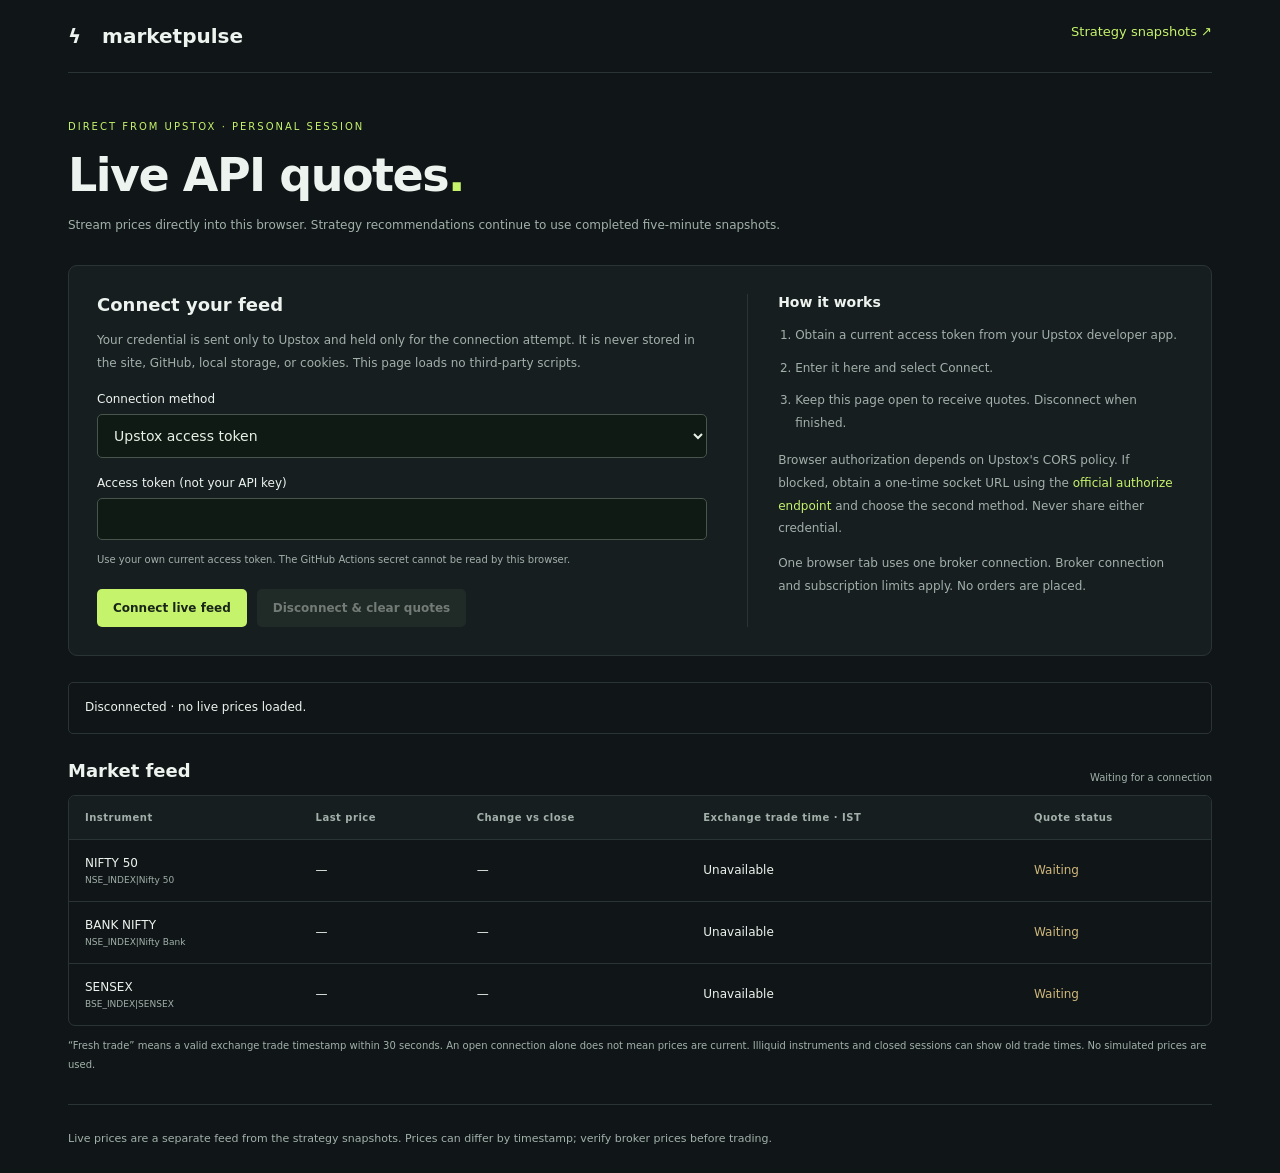
==== live.html @ 53743ca5 "Add private session Upstox live quotes viewer for GitHub Pages" ====
<!doctype html>
<html lang="en"><head><meta charset="utf-8"><meta name="viewport" content="width=device-width,initial-scale=1">
<meta http-equiv="Content-Security-Policy" content="default-src 'none'; script-src 'self'; style-src 'self'; img-src 'self'; connect-src 'self' https://api.upstox.com wss://*.upstox.com; base-uri 'none'; form-action 'none'; object-src 'none'">
<meta name="referrer" content="no-referrer"><meta name="description" content="Personal, session-only Upstox live market quotes."><title>Live API quotes · Market Pulse</title><link rel="icon" href="favicon.svg"><link rel="stylesheet" href="live.css"></head>
<body><main><header><a href="./">ϟ &nbsp; marketpulse</a><a href="./#options">Strategy snapshots ↗</a></header>
<section class="heading"><p class="eyebrow">DIRECT FROM UPSTOX · PERSONAL SESSION</p><h1>Live API quotes<span>.</span></h1><p>Stream prices directly into this browser. Strategy recommendations continue to use completed five-minute snapshots.</p></section>
<section class="connection"><div><h2>Connect your feed</h2><p>Your credential is sent only to Upstox and held only for the connection attempt. It is never stored in the site, GitHub, local storage, or cookies. This page loads no third-party scripts.</p><form id="connection-form" autocomplete="off"><label for="credential-mode">Connection method</label><select id="credential-mode"><option value="token">Upstox access token</option><option value="socket">One-time authorized WebSocket URL</option></select><label id="credential-label" for="credential">Access token (not your API key)</label><input id="credential" type="password" required autocomplete="off" spellcheck="false" autocapitalize="off" aria-describedby="credential-help"><p id="credential-help">Use your own current access token. The GitHub Actions secret cannot be read by this browser.</p><div class="actions"><button type="submit" id="connect">Connect live feed</button><button type="button" id="disconnect" disabled>Disconnect & clear quotes</button></div></form></div><aside><h3>How it works</h3><ol><li>Obtain a current access token from your Upstox developer app.</li><li>Enter it here and select Connect.</li><li>Keep this page open to receive quotes. Disconnect when finished.</li></ol><p>Browser authorization depends on Upstox's CORS policy. If blocked, obtain a one-time socket URL using the <a href="https://upstox.com/developer/api-documentation/get-market-data-feed-authorize-v3/" target="_blank" rel="noopener noreferrer">official authorize endpoint</a> and choose the second method. Never share either credential.</p><p>One browser tab uses one broker connection. Broker connection and subscription limits apply. No orders are placed.</p></aside></section>
<div id="connection-status" class="status" role="status" aria-live="polite">Disconnected · no live prices loaded.</div><div class="table-heading"><h2>Market feed</h2><span id="packet-time">Waiting for a connection</span></div><div class="table-wrap"><table><thead><tr><th>Instrument</th><th>Last price</th><th>Change vs close</th><th>Exchange trade time · IST</th><th>Quote status</th></tr></thead><tbody id="quote-rows"></tbody></table></div><p class="footnote">“Fresh trade” means a valid exchange trade timestamp within 30 seconds. An open connection alone does not mean prices are current. Illiquid instruments and closed sessions can show old trade times. No simulated prices are used.</p><footer>Live prices are a separate feed from the strategy snapshots. Prices can differ by timestamp; verify broker prices before trading.</footer></main><script type="module" src="live.js"></script></body></html>
---- live.css ----
:root{color-scheme:dark;--lime:#c5f36b;--bg:#101617;--panel:#171e20;--border:#2b3435;--muted:#a2b0aa}*{box-sizing:border-box}body{margin:0;background:var(--bg);color:#edf3ee;font:14px system-ui,sans-serif}main{max-width:1200px;margin:auto;padding:0 28px}a{color:var(--lime);text-decoration:none}a:hover{text-decoration:underline}header{padding:24px 0;border-bottom:1px solid var(--border);display:flex;justify-content:space-between;gap:20px;font-size:13px}header a:first-child{color:#edf3ee;font-size:20px;font-weight:700}.heading{margin:44px 0 28px}.eyebrow{font-size:10px;letter-spacing:2px;color:var(--lime)}h1{font-size:clamp(30px,5vw,46px);letter-spacing:-1.5px;margin:12px 0}h1 span{color:var(--lime)}h2{font-size:18px;margin:0 0 14px}h3{font-size:14px;margin-top:0}p,li{line-height:1.9;color:var(--muted)}p{font-size:12px}.connection{display:grid;grid-template-columns:1.4fr 1fr;gap:40px;background:var(--panel);padding:28px;border:1px solid var(--border);border-radius:9px}label{display:block;font-size:12px;margin:18px 0 8px}input,select{width:100%;border:1px solid #49544c;background:#101a15;color:#e7f0e5;padding:12px;border-radius:5px;font:inherit}input{font-family:monospace}button{font:600 12px system-ui,sans-serif;padding:12px 16px;border:0;background:var(--lime);color:#192519;border-radius:5px;cursor:pointer}button:disabled{opacity:.45;cursor:default}button#disconnect{background:#2d3930;color:#e4ecdf}.actions{display:flex;gap:10px;flex-wrap:wrap;margin:20px 0 0}#credential-help{font-size:10px}aside{border-left:1px solid var(--border);padding-left:30px}ol{padding-left:17px}li{font-size:12px;margin-bottom:10px}.status{margin:26px 0;padding:14px 16px;border:1px solid var(--border);border-radius:5px;font-size:12px;line-height:1.8}.status.error{color:#f5aea2;border-color:#684b42}.status.receiving{color:var(--lime);border-color:#526b35}.table-heading{display:flex;align-items:center;justify-content:space-between;gap:12px}.table-heading span{font-size:10px;color:var(--muted)}.table-wrap{overflow:auto;border:1px solid var(--border);border-radius:7px}table{width:100%;border-collapse:collapse;text-align:left;white-space:nowrap}th{font-size:10px;letter-spacing:.5px;color:var(--muted);padding:16px;background:var(--panel)}td{padding:16px;border-top:1px solid var(--border);font-size:12px}td small{display:block;color:var(--muted);font-size:9px;margin-top:5px}.positive{color:#91d8ae}.negative{color:#f19c92}.stale{color:#cfb77d}.footnote{font-size:10px}footer{border-top:1px solid var(--border);padding:24px 0;margin-top:30px;font-size:11px;color:var(--muted);line-height:1.8}:focus-visible{outline:2px solid var(--lime);outline-offset:4px}@media(max-width:700px){main{padding:0 16px}.connection{grid-template-columns:1fr;padding:21px;gap:25px}aside{border-left:0;border-top:1px solid var(--border);padding:20px 0 0}.table-heading{align-items:flex-start;flex-direction:column;margin-bottom:12px}header a:first-child{font-size:17px}header a:last-child{font-size:11px}.heading{margin-top:30px}}
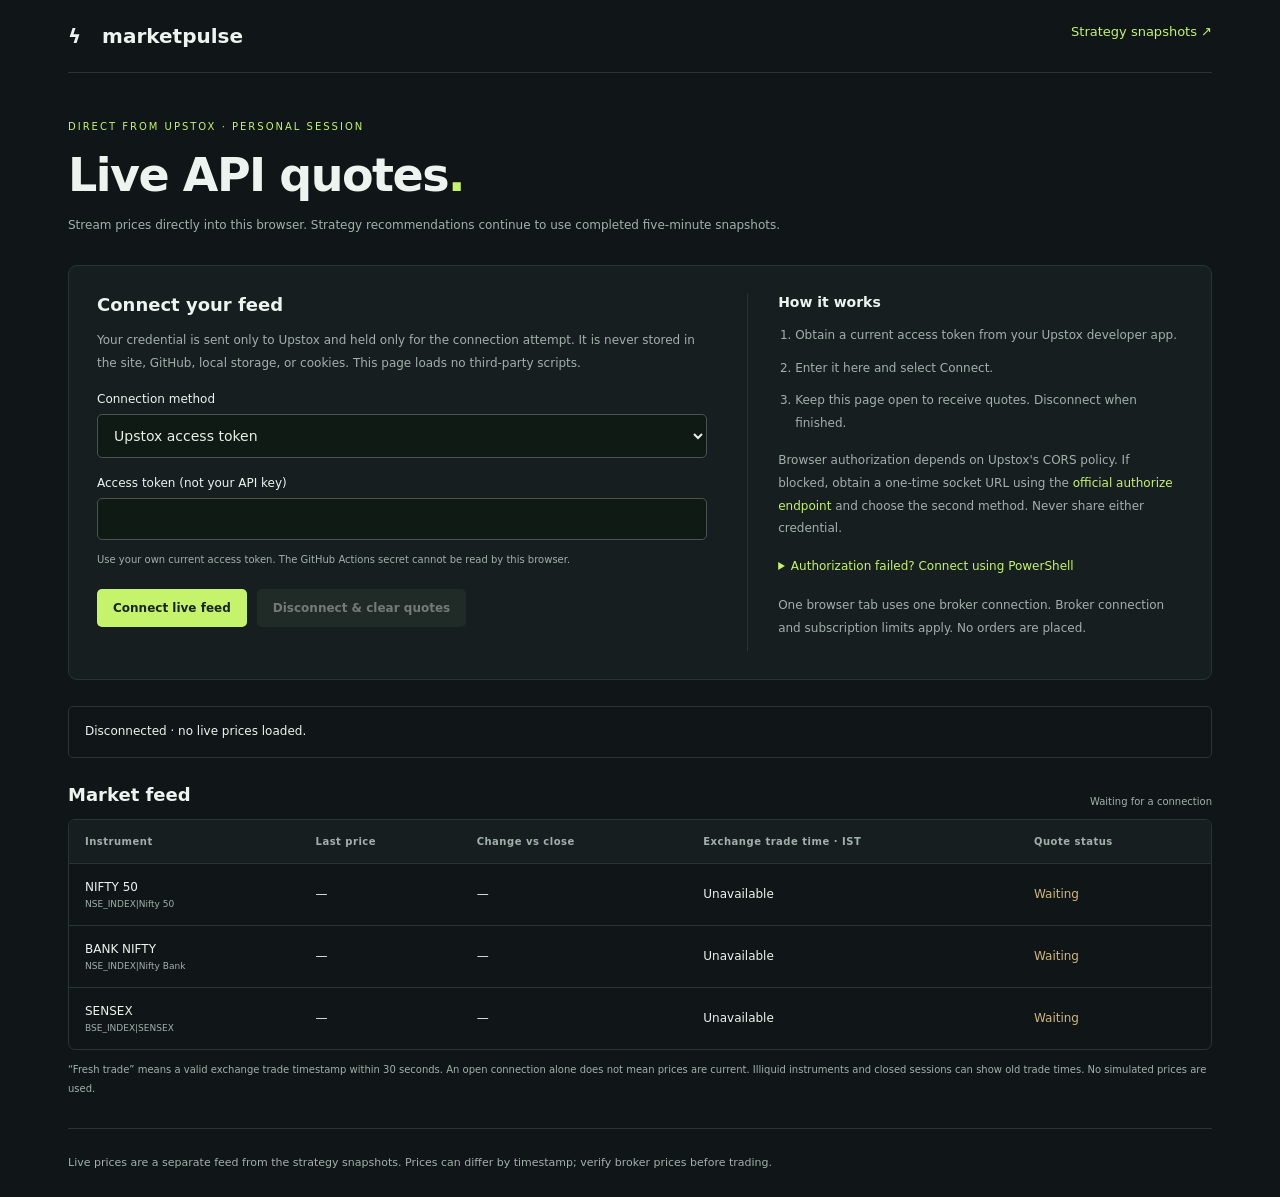
==== commit e1bf72f9: "Explain browser authorization failures and add private local connection helper" ====
--- a/live.html
+++ b/live.html
@@ -4,5 +4,5 @@
 <meta name="referrer" content="no-referrer"><meta name="description" content="Personal, session-only Upstox live market quotes."><title>Live API quotes · Market Pulse</title><link rel="icon" href="favicon.svg"><link rel="stylesheet" href="live.css"></head>
 <body><main><header><a href="./">ϟ &nbsp; marketpulse</a><a href="./#options">Strategy snapshots ↗</a></header>
 <section class="heading"><p class="eyebrow">DIRECT FROM UPSTOX · PERSONAL SESSION</p><h1>Live API quotes<span>.</span></h1><p>Stream prices directly into this browser. Strategy recommendations continue to use completed five-minute snapshots.</p></section>
-<section class="connection"><div><h2>Connect your feed</h2><p>Your credential is sent only to Upstox and held only for the connection attempt. It is never stored in the site, GitHub, local storage, or cookies. This page loads no third-party scripts.</p><form id="connection-form" autocomplete="off"><label for="credential-mode">Connection method</label><select id="credential-mode"><option value="token">Upstox access token</option><option value="socket">One-time authorized WebSocket URL</option></select><label id="credential-label" for="credential">Access token (not your API key)</label><input id="credential" type="password" required autocomplete="off" spellcheck="false" autocapitalize="off" aria-describedby="credential-help"><p id="credential-help">Use your own current access token. The GitHub Actions secret cannot be read by this browser.</p><div class="actions"><button type="submit" id="connect">Connect live feed</button><button type="button" id="disconnect" disabled>Disconnect & clear quotes</button></div></form></div><aside><h3>How it works</h3><ol><li>Obtain a current access token from your Upstox developer app.</li><li>Enter it here and select Connect.</li><li>Keep this page open to receive quotes. Disconnect when finished.</li></ol><p>Browser authorization depends on Upstox's CORS policy. If blocked, obtain a one-time socket URL using the <a href="https://upstox.com/developer/api-documentation/get-market-data-feed-authorize-v3/" target="_blank" rel="noopener noreferrer">official authorize endpoint</a> and choose the second method. Never share either credential.</p><p>One browser tab uses one broker connection. Broker connection and subscription limits apply. No orders are placed.</p></aside></section>
+<section class="connection"><div><h2>Connect your feed</h2><p>Your credential is sent only to Upstox and held only for the connection attempt. It is never stored in the site, GitHub, local storage, or cookies. This page loads no third-party scripts.</p><form id="connection-form" autocomplete="off"><label for="credential-mode">Connection method</label><select id="credential-mode"><option value="token">Upstox access token</option><option value="socket">One-time authorized WebSocket URL</option></select><label id="credential-label" for="credential">Access token (not your API key)</label><input id="credential" type="password" required autocomplete="off" spellcheck="false" autocapitalize="off" aria-describedby="credential-help"><p id="credential-help">Use your own current access token. The GitHub Actions secret cannot be read by this browser.</p><div class="actions"><button type="submit" id="connect">Connect live feed</button><button type="button" id="disconnect" disabled>Disconnect & clear quotes</button></div></form></div><aside><h3>How it works</h3><ol><li>Obtain a current access token from your Upstox developer app.</li><li>Enter it here and select Connect.</li><li>Keep this page open to receive quotes. Disconnect when finished.</li></ol><p>Browser authorization depends on Upstox's CORS policy. If blocked, obtain a one-time socket URL using the <a href="https://upstox.com/developer/api-documentation/get-market-data-feed-authorize-v3/" target="_blank" rel="noopener noreferrer">official authorize endpoint</a> and choose the second method. Never share either credential.</p><details id="socket-help"><summary>Authorization failed? Connect using PowerShell</summary><ol><li>In your local repository, open PowerShell and run <code>powershell -NoProfile -File .\scripts\connect_upstox.ps1</code>.</li><li>Enter your current access token at the hidden prompt. The helper calls Upstox directly and copies a one-time URL to your clipboard.</li><li>Choose <strong>One-time authorized WebSocket URL</strong> above, paste, then connect immediately.</li><li>Clear the clipboard afterwards: <code>Set-Clipboard -Value ""</code>. Generate a new URL for each connection.</li></ol><p>Run this locally without terminal recording or PowerShell transcription. Do not run it in GitHub Actions. If your system blocks the script, use Postman Desktop: send GET to <code>https://api.upstox.com/v3/feed/market-data-feed/authorize</code>, choose Authorization ? Bearer Token, enter your token, and add <code>Accept: application/json</code>. Copy only <code>data.authorized_redirect_uri</code> from the response into the second connection method. This avoids browser HTTP CORS; network and broker feed restrictions still apply.</p></details><p>One browser tab uses one broker connection. Broker connection and subscription limits apply. No orders are placed.</p></aside></section>
 <div id="connection-status" class="status" role="status" aria-live="polite">Disconnected · no live prices loaded.</div><div class="table-heading"><h2>Market feed</h2><span id="packet-time">Waiting for a connection</span></div><div class="table-wrap"><table><thead><tr><th>Instrument</th><th>Last price</th><th>Change vs close</th><th>Exchange trade time · IST</th><th>Quote status</th></tr></thead><tbody id="quote-rows"></tbody></table></div><p class="footnote">“Fresh trade” means a valid exchange trade timestamp within 30 seconds. An open connection alone does not mean prices are current. Illiquid instruments and closed sessions can show old trade times. No simulated prices are used.</p><footer>Live prices are a separate feed from the strategy snapshots. Prices can differ by timestamp; verify broker prices before trading.</footer></main><script type="module" src="live.js"></script></body></html>
--- a/live.css
+++ b/live.css
@@ -1 +1,3 @@
 :root{color-scheme:dark;--lime:#c5f36b;--bg:#101617;--panel:#171e20;--border:#2b3435;--muted:#a2b0aa}*{box-sizing:border-box}body{margin:0;background:var(--bg);color:#edf3ee;font:14px system-ui,sans-serif}main{max-width:1200px;margin:auto;padding:0 28px}a{color:var(--lime);text-decoration:none}a:hover{text-decoration:underline}header{padding:24px 0;border-bottom:1px solid var(--border);display:flex;justify-content:space-between;gap:20px;font-size:13px}header a:first-child{color:#edf3ee;font-size:20px;font-weight:700}.heading{margin:44px 0 28px}.eyebrow{font-size:10px;letter-spacing:2px;color:var(--lime)}h1{font-size:clamp(30px,5vw,46px);letter-spacing:-1.5px;margin:12px 0}h1 span{color:var(--lime)}h2{font-size:18px;margin:0 0 14px}h3{font-size:14px;margin-top:0}p,li{line-height:1.9;color:var(--muted)}p{font-size:12px}.connection{display:grid;grid-template-columns:1.4fr 1fr;gap:40px;background:var(--panel);padding:28px;border:1px solid var(--border);border-radius:9px}label{display:block;font-size:12px;margin:18px 0 8px}input,select{width:100%;border:1px solid #49544c;background:#101a15;color:#e7f0e5;padding:12px;border-radius:5px;font:inherit}input{font-family:monospace}button{font:600 12px system-ui,sans-serif;padding:12px 16px;border:0;background:var(--lime);color:#192519;border-radius:5px;cursor:pointer}button:disabled{opacity:.45;cursor:default}button#disconnect{background:#2d3930;color:#e4ecdf}.actions{display:flex;gap:10px;flex-wrap:wrap;margin:20px 0 0}#credential-help{font-size:10px}aside{border-left:1px solid var(--border);padding-left:30px}ol{padding-left:17px}li{font-size:12px;margin-bottom:10px}.status{margin:26px 0;padding:14px 16px;border:1px solid var(--border);border-radius:5px;font-size:12px;line-height:1.8}.status.error{color:#f5aea2;border-color:#684b42}.status.receiving{color:var(--lime);border-color:#526b35}.table-heading{display:flex;align-items:center;justify-content:space-between;gap:12px}.table-heading span{font-size:10px;color:var(--muted)}.table-wrap{overflow:auto;border:1px solid var(--border);border-radius:7px}table{width:100%;border-collapse:collapse;text-align:left;white-space:nowrap}th{font-size:10px;letter-spacing:.5px;color:var(--muted);padding:16px;background:var(--panel)}td{padding:16px;border-top:1px solid var(--border);font-size:12px}td small{display:block;color:var(--muted);font-size:9px;margin-top:5px}.positive{color:#91d8ae}.negative{color:#f19c92}.stale{color:#cfb77d}.footnote{font-size:10px}footer{border-top:1px solid var(--border);padding:24px 0;margin-top:30px;font-size:11px;color:var(--muted);line-height:1.8}:focus-visible{outline:2px solid var(--lime);outline-offset:4px}@media(max-width:700px){main{padding:0 16px}.connection{grid-template-columns:1fr;padding:21px;gap:25px}aside{border-left:0;border-top:1px solid var(--border);padding:20px 0 0}.table-heading{align-items:flex-start;flex-direction:column;margin-bottom:12px}header a:first-child{font-size:17px}header a:last-child{font-size:11px}.heading{margin-top:30px}}
+
+details{margin:16px 0;font-size:12px}summary{cursor:pointer;color:var(--lime);line-height:1.8}code{overflow-wrap:anywhere;word-break:break-word}aside{min-width:0}
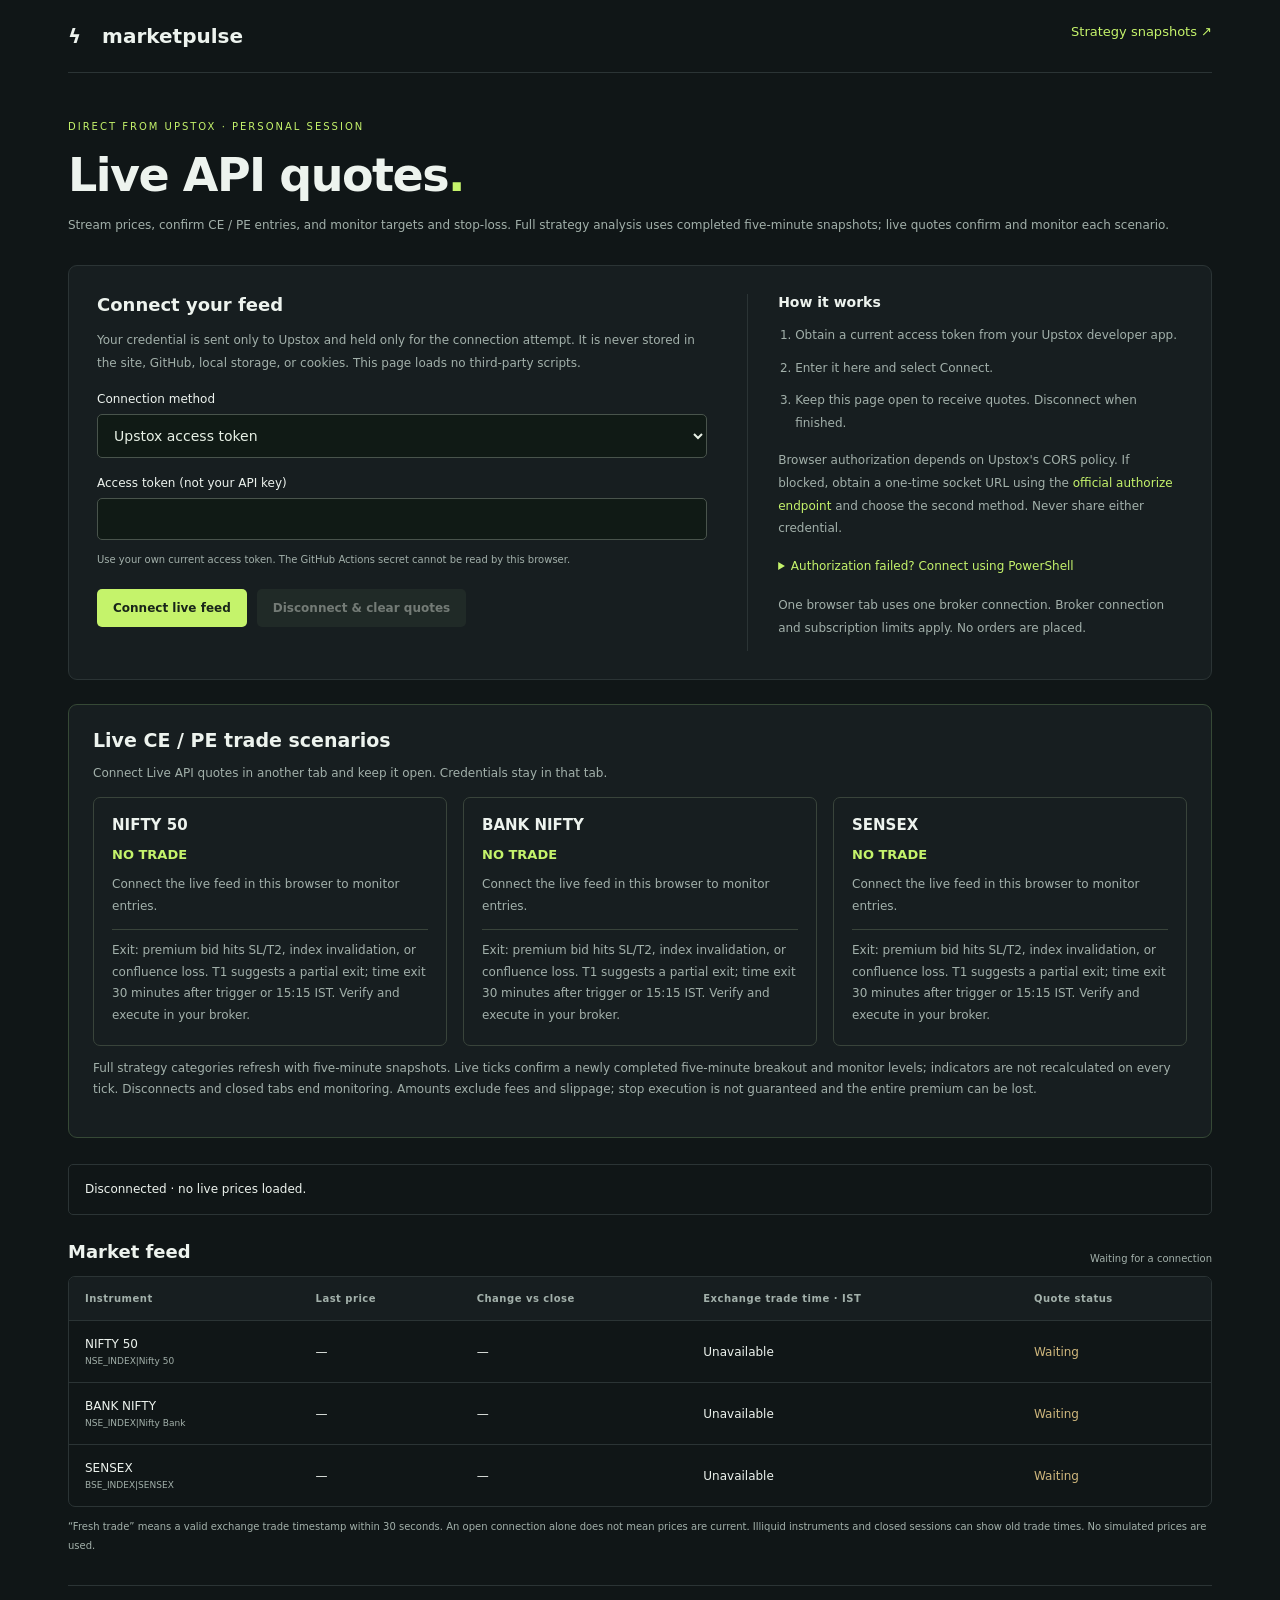
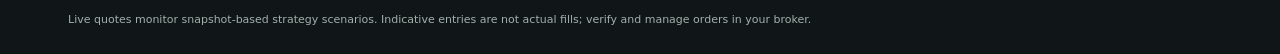
==== commit b40a7186: "Confirm CE and PE setups from live quotes and share risk monitoring across dashboard" ====
--- a/live.html
+++ b/live.html
@@ -1,8 +1,8 @@
 <!doctype html>
 <html lang="en"><head><meta charset="utf-8"><meta name="viewport" content="width=device-width,initial-scale=1">
 <meta http-equiv="Content-Security-Policy" content="default-src 'none'; script-src 'self'; style-src 'self'; img-src 'self'; connect-src 'self' https://api.upstox.com wss://*.upstox.com; base-uri 'none'; form-action 'none'; object-src 'none'">
-<meta name="referrer" content="no-referrer"><meta name="description" content="Personal, session-only Upstox live market quotes."><title>Live API quotes · Market Pulse</title><link rel="icon" href="favicon.svg"><link rel="stylesheet" href="live.css"></head>
+<meta name="referrer" content="no-referrer"><meta name="description" content="Personal, session-only Upstox live market quotes."><title>Live API quotes · Market Pulse</title><link rel="icon" href="favicon.svg"><link rel="stylesheet" href="live.css"><link rel="stylesheet" href="live-setups.css"></head>
 <body><main><header><a href="./">ϟ &nbsp; marketpulse</a><a href="./#options">Strategy snapshots ↗</a></header>
-<section class="heading"><p class="eyebrow">DIRECT FROM UPSTOX · PERSONAL SESSION</p><h1>Live API quotes<span>.</span></h1><p>Stream prices directly into this browser. Strategy recommendations continue to use completed five-minute snapshots.</p></section>
+<section class="heading"><p class="eyebrow">DIRECT FROM UPSTOX · PERSONAL SESSION</p><h1>Live API quotes<span>.</span></h1><p>Stream prices, confirm CE / PE entries, and monitor targets and stop-loss. Full strategy analysis uses completed five-minute snapshots; live quotes confirm and monitor each scenario.</p></section>
 <section class="connection"><div><h2>Connect your feed</h2><p>Your credential is sent only to Upstox and held only for the connection attempt. It is never stored in the site, GitHub, local storage, or cookies. This page loads no third-party scripts.</p><form id="connection-form" autocomplete="off"><label for="credential-mode">Connection method</label><select id="credential-mode"><option value="token">Upstox access token</option><option value="socket">One-time authorized WebSocket URL</option></select><label id="credential-label" for="credential">Access token (not your API key)</label><input id="credential" type="password" required autocomplete="off" spellcheck="false" autocapitalize="off" aria-describedby="credential-help"><p id="credential-help">Use your own current access token. The GitHub Actions secret cannot be read by this browser.</p><div class="actions"><button type="submit" id="connect">Connect live feed</button><button type="button" id="disconnect" disabled>Disconnect & clear quotes</button></div></form></div><aside><h3>How it works</h3><ol><li>Obtain a current access token from your Upstox developer app.</li><li>Enter it here and select Connect.</li><li>Keep this page open to receive quotes. Disconnect when finished.</li></ol><p>Browser authorization depends on Upstox's CORS policy. If blocked, obtain a one-time socket URL using the <a href="https://upstox.com/developer/api-documentation/get-market-data-feed-authorize-v3/" target="_blank" rel="noopener noreferrer">official authorize endpoint</a> and choose the second method. Never share either credential.</p><details id="socket-help"><summary>Authorization failed? Connect using PowerShell</summary><ol><li>In your local repository, open PowerShell and run <code>powershell -NoProfile -File .\scripts\connect_upstox.ps1</code>.</li><li>Enter your current access token at the hidden prompt. The helper calls Upstox directly and copies a one-time URL to your clipboard.</li><li>Choose <strong>One-time authorized WebSocket URL</strong> above, paste, then connect immediately.</li><li>Clear the clipboard afterwards: <code>Set-Clipboard -Value ""</code>. Generate a new URL for each connection.</li></ol><p>Run this locally without terminal recording or PowerShell transcription. Do not run it in GitHub Actions. If your system blocks the script, use Postman Desktop: send GET to <code>https://api.upstox.com/v3/feed/market-data-feed/authorize</code>, choose Authorization ? Bearer Token, enter your token, and add <code>Accept: application/json</code>. Copy only <code>data.authorized_redirect_uri</code> from the response into the second connection method. This avoids browser HTTP CORS; network and broker feed restrictions still apply.</p></details><p>One browser tab uses one broker connection. Broker connection and subscription limits apply. No orders are placed.</p></aside></section>
-<div id="connection-status" class="status" role="status" aria-live="polite">Disconnected · no live prices loaded.</div><div class="table-heading"><h2>Market feed</h2><span id="packet-time">Waiting for a connection</span></div><div class="table-wrap"><table><thead><tr><th>Instrument</th><th>Last price</th><th>Change vs close</th><th>Exchange trade time · IST</th><th>Quote status</th></tr></thead><tbody id="quote-rows"></tbody></table></div><p class="footnote">“Fresh trade” means a valid exchange trade timestamp within 30 seconds. An open connection alone does not mean prices are current. Illiquid instruments and closed sessions can show old trade times. No simulated prices are used.</p><footer>Live prices are a separate feed from the strategy snapshots. Prices can differ by timestamp; verify broker prices before trading.</footer></main><script type="module" src="live.js"></script></body></html>
+<section id="live-setups" class="live-setups" aria-label="Live CE and PE scenarios"></section><div id="connection-status" class="status" role="status" aria-live="polite">Disconnected · no live prices loaded.</div><div class="table-heading"><h2>Market feed</h2><span id="packet-time">Waiting for a connection</span></div><div class="table-wrap"><table><thead><tr><th>Instrument</th><th>Last price</th><th>Change vs close</th><th>Exchange trade time · IST</th><th>Quote status</th></tr></thead><tbody id="quote-rows"></tbody></table></div><p class="footnote">“Fresh trade” means a valid exchange trade timestamp within 30 seconds. An open connection alone does not mean prices are current. Illiquid instruments and closed sessions can show old trade times. No simulated prices are used.</p><footer>Live quotes monitor snapshot-based strategy scenarios. Indicative entries are not actual fills; verify and manage orders in your broker.</footer></main><script type="module" src="live.js"></script></body></html>
--- a/live-setups.css
+++ b/live-setups.css
@@ -0,0 +1 @@
+.live-setups{margin:24px 0;padding:24px;background:#171e20;border:1px solid #364936;border-radius:9px;color:#edf3ee}.live-setups h2{font-size:19px;margin:0 0 10px}.live-setups p,.live-setups small{font-size:12px;color:#a2b0aa;line-height:1.8}.live-setup-grid{display:grid;grid-template-columns:repeat(3,minmax(0,1fr));gap:16px}.live-setup-card{padding:18px;border:1px solid #39443b;border-radius:7px;min-width:0;overflow-wrap:anywhere}.live-setup-card h3{font-size:15px;margin:0 0 12px}.live-setup-state{color:#c5f36b;font-size:13px}.live-setup-levels{display:grid;grid-template-columns:1fr 1fr;gap:12px;margin:18px 0}.live-setup-levels dt{font-size:10px;color:#a2b0aa}.live-setup-levels dd{font-size:17px;margin:5px 0}.live-setup-card small{display:block;border-top:1px solid #39443b;padding-top:10px}@media(max-width:1100px){.live-setup-grid{grid-template-columns:1fr}}@media(max-width:600px){.live-setups{padding:16px}.live-setup-card{padding:14px}}
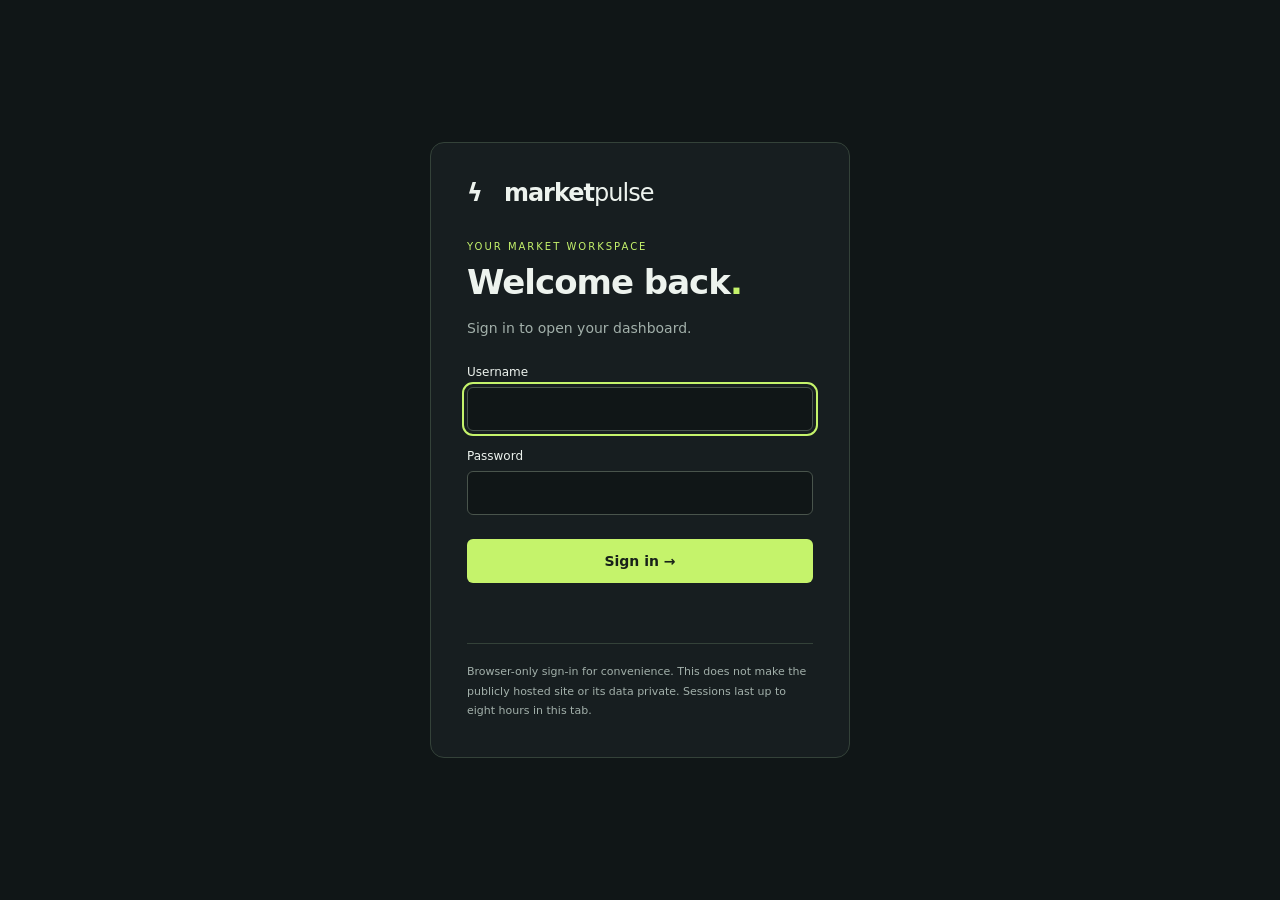
==== commit 1626c17b: "Add requested browser-only login screen and logout flow" ====
--- a/live.html
+++ b/live.html
@@ -1,8 +1,8 @@
 <!doctype html>
 <html lang="en"><head><meta charset="utf-8"><meta name="viewport" content="width=device-width,initial-scale=1">
 <meta http-equiv="Content-Security-Policy" content="default-src 'none'; script-src 'self'; style-src 'self'; img-src 'self'; connect-src 'self' https://api.upstox.com wss://*.upstox.com; base-uri 'none'; form-action 'none'; object-src 'none'">
-<meta name="referrer" content="no-referrer"><meta name="description" content="Personal, session-only Upstox live market quotes."><title>Live API quotes · Market Pulse</title><link rel="icon" href="favicon.svg"><link rel="stylesheet" href="live.css"><link rel="stylesheet" href="live-setups.css"></head>
-<body><main><header><a href="./">ϟ &nbsp; marketpulse</a><a href="./#options">Strategy snapshots ↗</a></header>
+<meta name="referrer" content="no-referrer"><meta name="description" content="Personal, session-only Upstox live market quotes."><title>Live API quotes · Market Pulse</title><link rel="icon" href="favicon.svg"><link rel="stylesheet" href="live.css"><link rel="stylesheet" href="live-setups.css"><link rel="stylesheet" href="login.css"><script src="login.js"></script></head>
+<body><main><header><a href="./">ϟ &nbsp; marketpulse</a><a href="./#options">Strategy snapshots ↗</a><button id="ui-logout" class="ui-logout" type="button">Logout</button></header>
 <section class="heading"><p class="eyebrow">DIRECT FROM UPSTOX · PERSONAL SESSION</p><h1>Live API quotes<span>.</span></h1><p>Stream prices, confirm CE / PE entries, and monitor targets and stop-loss. Full strategy analysis uses completed five-minute snapshots; live quotes confirm and monitor each scenario.</p></section>
 <section class="connection"><div><h2>Connect your feed</h2><p>Your credential is sent only to Upstox and held only for the connection attempt. It is never stored in the site, GitHub, local storage, or cookies. This page loads no third-party scripts.</p><form id="connection-form" autocomplete="off"><label for="credential-mode">Connection method</label><select id="credential-mode"><option value="token">Upstox access token</option><option value="socket">One-time authorized WebSocket URL</option></select><label id="credential-label" for="credential">Access token (not your API key)</label><input id="credential" type="password" required autocomplete="off" spellcheck="false" autocapitalize="off" aria-describedby="credential-help"><p id="credential-help">Use your own current access token. The GitHub Actions secret cannot be read by this browser.</p><div class="actions"><button type="submit" id="connect">Connect live feed</button><button type="button" id="disconnect" disabled>Disconnect & clear quotes</button></div></form></div><aside><h3>How it works</h3><ol><li>Obtain a current access token from your Upstox developer app.</li><li>Enter it here and select Connect.</li><li>Keep this page open to receive quotes. Disconnect when finished.</li></ol><p>Browser authorization depends on Upstox's CORS policy. If blocked, obtain a one-time socket URL using the <a href="https://upstox.com/developer/api-documentation/get-market-data-feed-authorize-v3/" target="_blank" rel="noopener noreferrer">official authorize endpoint</a> and choose the second method. Never share either credential.</p><details id="socket-help"><summary>Authorization failed? Connect using PowerShell</summary><ol><li>In your local repository, open PowerShell and run <code>powershell -NoProfile -File .\scripts\connect_upstox.ps1</code>.</li><li>Enter your current access token at the hidden prompt. The helper calls Upstox directly and copies a one-time URL to your clipboard.</li><li>Choose <strong>One-time authorized WebSocket URL</strong> above, paste, then connect immediately.</li><li>Clear the clipboard afterwards: <code>Set-Clipboard -Value ""</code>. Generate a new URL for each connection.</li></ol><p>Run this locally without terminal recording or PowerShell transcription. Do not run it in GitHub Actions. If your system blocks the script, use Postman Desktop: send GET to <code>https://api.upstox.com/v3/feed/market-data-feed/authorize</code>, choose Authorization ? Bearer Token, enter your token, and add <code>Accept: application/json</code>. Copy only <code>data.authorized_redirect_uri</code> from the response into the second connection method. This avoids browser HTTP CORS; network and broker feed restrictions still apply.</p></details><p>One browser tab uses one broker connection. Broker connection and subscription limits apply. No orders are placed.</p></aside></section>
 <section id="live-setups" class="live-setups" aria-label="Live CE and PE scenarios"></section><div id="connection-status" class="status" role="status" aria-live="polite">Disconnected · no live prices loaded.</div><div class="table-heading"><h2>Market feed</h2><span id="packet-time">Waiting for a connection</span></div><div class="table-wrap"><table><thead><tr><th>Instrument</th><th>Last price</th><th>Change vs close</th><th>Exchange trade time · IST</th><th>Quote status</th></tr></thead><tbody id="quote-rows"></tbody></table></div><p class="footnote">“Fresh trade” means a valid exchange trade timestamp within 30 seconds. An open connection alone does not mean prices are current. Illiquid instruments and closed sessions can show old trade times. No simulated prices are used.</p><footer>Live quotes monitor snapshot-based strategy scenarios. Indicative entries are not actual fills; verify and manage orders in your broker.</footer></main><script type="module" src="live.js"></script></body></html>
--- a/login.css
+++ b/login.css
@@ -0,0 +1 @@
+.login-page{margin:0;min-height:100vh;display:grid;place-items:center;padding:24px;box-sizing:border-box;background:#101617;color:#edf3ee;font:14px system-ui,sans-serif}.login-page *{box-sizing:border-box}.login-card{width:100%;max-width:420px;padding:36px;background:#171e20;border:1px solid #344239;border-radius:14px}.login-brand{font-size:24px;font-weight:750;letter-spacing:-1px}.login-brand span{font-weight:400}.login-eyebrow{margin:34px 0 10px;color:#c5f36b;font-size:10px;letter-spacing:2px}.login-card h1{font-size:34px;letter-spacing:-1px;margin:0 0 8px}.login-card h1 span{color:#c5f36b}.login-intro,.login-note{color:#a2b0aa;line-height:1.8}.login-intro{margin-bottom:24px}.login-card label{display:block;font-size:12px;margin:18px 0 8px}.login-card input{width:100%;padding:13px;border:1px solid #49544c;border-radius:6px;background:#101617;color:#edf3ee;font:inherit}.login-card button{width:100%;margin-top:24px;padding:14px;border:0;border-radius:6px;background:#c5f36b;color:#182219;font:650 14px system-ui,sans-serif;cursor:pointer}.login-card button:disabled{opacity:.55;cursor:wait}#login-status{min-height:36px;font-size:12px;color:#dbcca0;line-height:1.7}.login-note{border-top:1px solid #344239;padding-top:18px;font-size:11px;margin:4px 0 0}.ui-logout{border:1px solid #49544c!important;background:transparent!important;color:#c5f36b!important;padding:7px 12px!important;border-radius:5px;font:12px system-ui,sans-serif;cursor:pointer}.login-page :focus-visible{outline:2px solid #c5f36b;outline-offset:3px}@media(max-width:480px){.login-card{padding:26px}.login-page{padding:16px}}
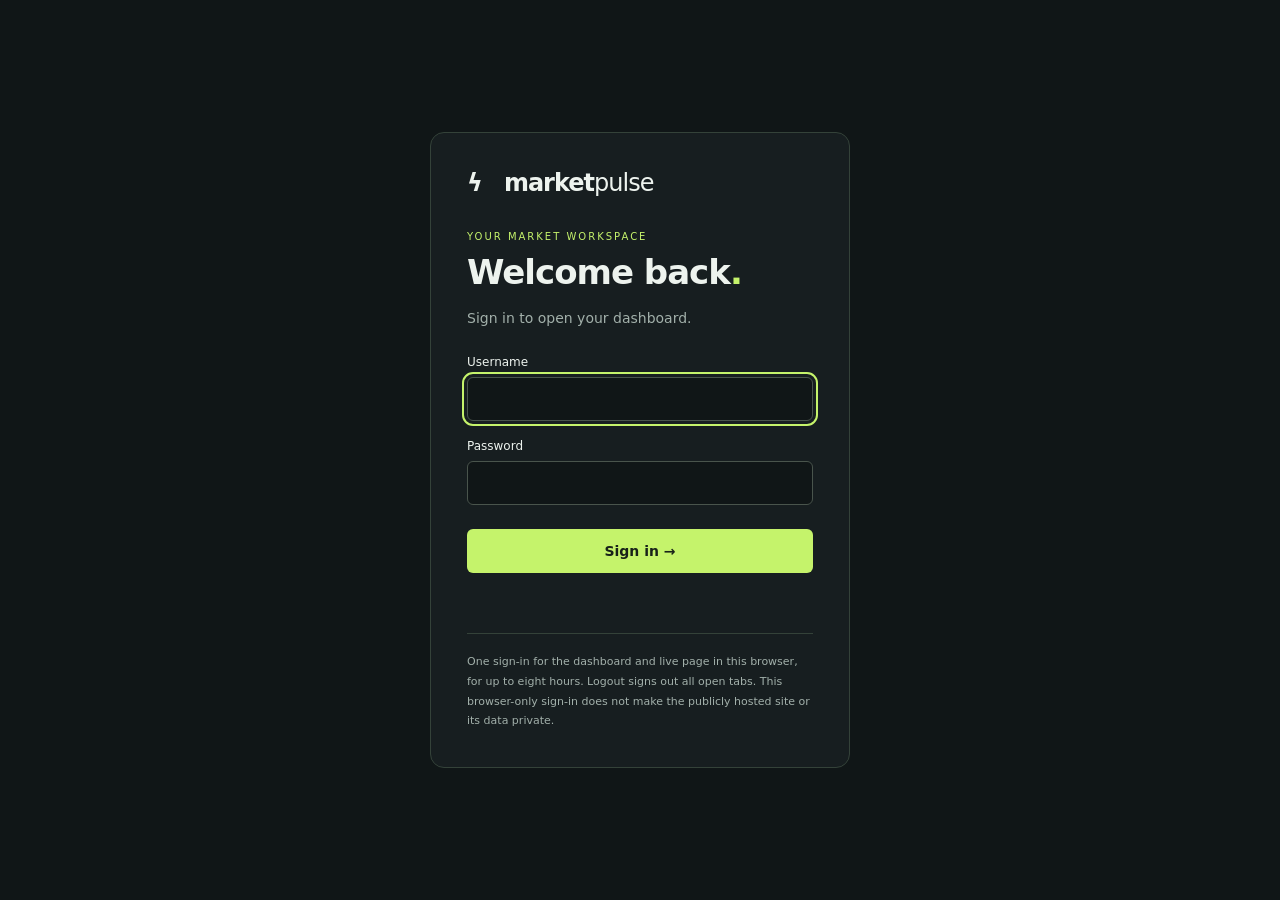
==== commit 54ecdef4: "Share one browser login across home and live feed tabs" ====
--- a/live.html
+++ b/live.html
@@ -3,6 +3,6 @@
 <meta http-equiv="Content-Security-Policy" content="default-src 'none'; script-src 'self'; style-src 'self'; img-src 'self'; connect-src 'self' https://api.upstox.com wss://*.upstox.com; base-uri 'none'; form-action 'none'; object-src 'none'">
 <meta name="referrer" content="no-referrer"><meta name="description" content="Personal, session-only Upstox live market quotes."><title>Live API quotes · Market Pulse</title><link rel="icon" href="favicon.svg"><link rel="stylesheet" href="live.css"><link rel="stylesheet" href="live-setups.css"><link rel="stylesheet" href="login.css"><script src="login.js"></script></head>
 <body><main><header><a href="./">ϟ &nbsp; marketpulse</a><a href="./#options">Strategy snapshots ↗</a><button id="ui-logout" class="ui-logout" type="button">Logout</button></header>
-<section class="heading"><p class="eyebrow">DIRECT FROM UPSTOX · PERSONAL SESSION</p><h1>Live API quotes<span>.</span></h1><p>Stream prices, confirm CE / PE entries, and monitor targets and stop-loss. Full strategy analysis uses completed five-minute snapshots; live quotes confirm and monitor each scenario.</p></section>
+<section class="heading"><p class="eyebrow">DIRECT FROM UPSTOX · PERSONAL SESSION</p><h1>Live API quotes<span>.</span></h1><p>Stream prices, confirm CE / PE entries, and monitor targets and stop-loss. Full strategy analysis uses completed five-minute snapshots; live quotes confirm and monitor each scenario.</p><p>Your Market Pulse sign-in covers both home and this page. Upstox authorization below connects your market data.</p></section>
 <section class="connection"><div><h2>Connect your feed</h2><p>Your credential is sent only to Upstox and held only for the connection attempt. It is never stored in the site, GitHub, local storage, or cookies. This page loads no third-party scripts.</p><form id="connection-form" autocomplete="off"><label for="credential-mode">Connection method</label><select id="credential-mode"><option value="token">Upstox access token</option><option value="socket">One-time authorized WebSocket URL</option></select><label id="credential-label" for="credential">Access token (not your API key)</label><input id="credential" type="password" required autocomplete="off" spellcheck="false" autocapitalize="off" aria-describedby="credential-help"><p id="credential-help">Use your own current access token. The GitHub Actions secret cannot be read by this browser.</p><div class="actions"><button type="submit" id="connect">Connect live feed</button><button type="button" id="disconnect" disabled>Disconnect & clear quotes</button></div></form></div><aside><h3>How it works</h3><ol><li>Obtain a current access token from your Upstox developer app.</li><li>Enter it here and select Connect.</li><li>Keep this page open to receive quotes. Disconnect when finished.</li></ol><p>Browser authorization depends on Upstox's CORS policy. If blocked, obtain a one-time socket URL using the <a href="https://upstox.com/developer/api-documentation/get-market-data-feed-authorize-v3/" target="_blank" rel="noopener noreferrer">official authorize endpoint</a> and choose the second method. Never share either credential.</p><details id="socket-help"><summary>Authorization failed? Connect using PowerShell</summary><ol><li>In your local repository, open PowerShell and run <code>powershell -NoProfile -File .\scripts\connect_upstox.ps1</code>.</li><li>Enter your current access token at the hidden prompt. The helper calls Upstox directly and copies a one-time URL to your clipboard.</li><li>Choose <strong>One-time authorized WebSocket URL</strong> above, paste, then connect immediately.</li><li>Clear the clipboard afterwards: <code>Set-Clipboard -Value ""</code>. Generate a new URL for each connection.</li></ol><p>Run this locally without terminal recording or PowerShell transcription. Do not run it in GitHub Actions. If your system blocks the script, use Postman Desktop: send GET to <code>https://api.upstox.com/v3/feed/market-data-feed/authorize</code>, choose Authorization ? Bearer Token, enter your token, and add <code>Accept: application/json</code>. Copy only <code>data.authorized_redirect_uri</code> from the response into the second connection method. This avoids browser HTTP CORS; network and broker feed restrictions still apply.</p></details><p>One browser tab uses one broker connection. Broker connection and subscription limits apply. No orders are placed.</p></aside></section>
 <section id="live-setups" class="live-setups" aria-label="Live CE and PE scenarios"></section><div id="connection-status" class="status" role="status" aria-live="polite">Disconnected · no live prices loaded.</div><div class="table-heading"><h2>Market feed</h2><span id="packet-time">Waiting for a connection</span></div><div class="table-wrap"><table><thead><tr><th>Instrument</th><th>Last price</th><th>Change vs close</th><th>Exchange trade time · IST</th><th>Quote status</th></tr></thead><tbody id="quote-rows"></tbody></table></div><p class="footnote">“Fresh trade” means a valid exchange trade timestamp within 30 seconds. An open connection alone does not mean prices are current. Illiquid instruments and closed sessions can show old trade times. No simulated prices are used.</p><footer>Live quotes monitor snapshot-based strategy scenarios. Indicative entries are not actual fills; verify and manage orders in your broker.</footer></main><script type="module" src="live.js"></script></body></html>
